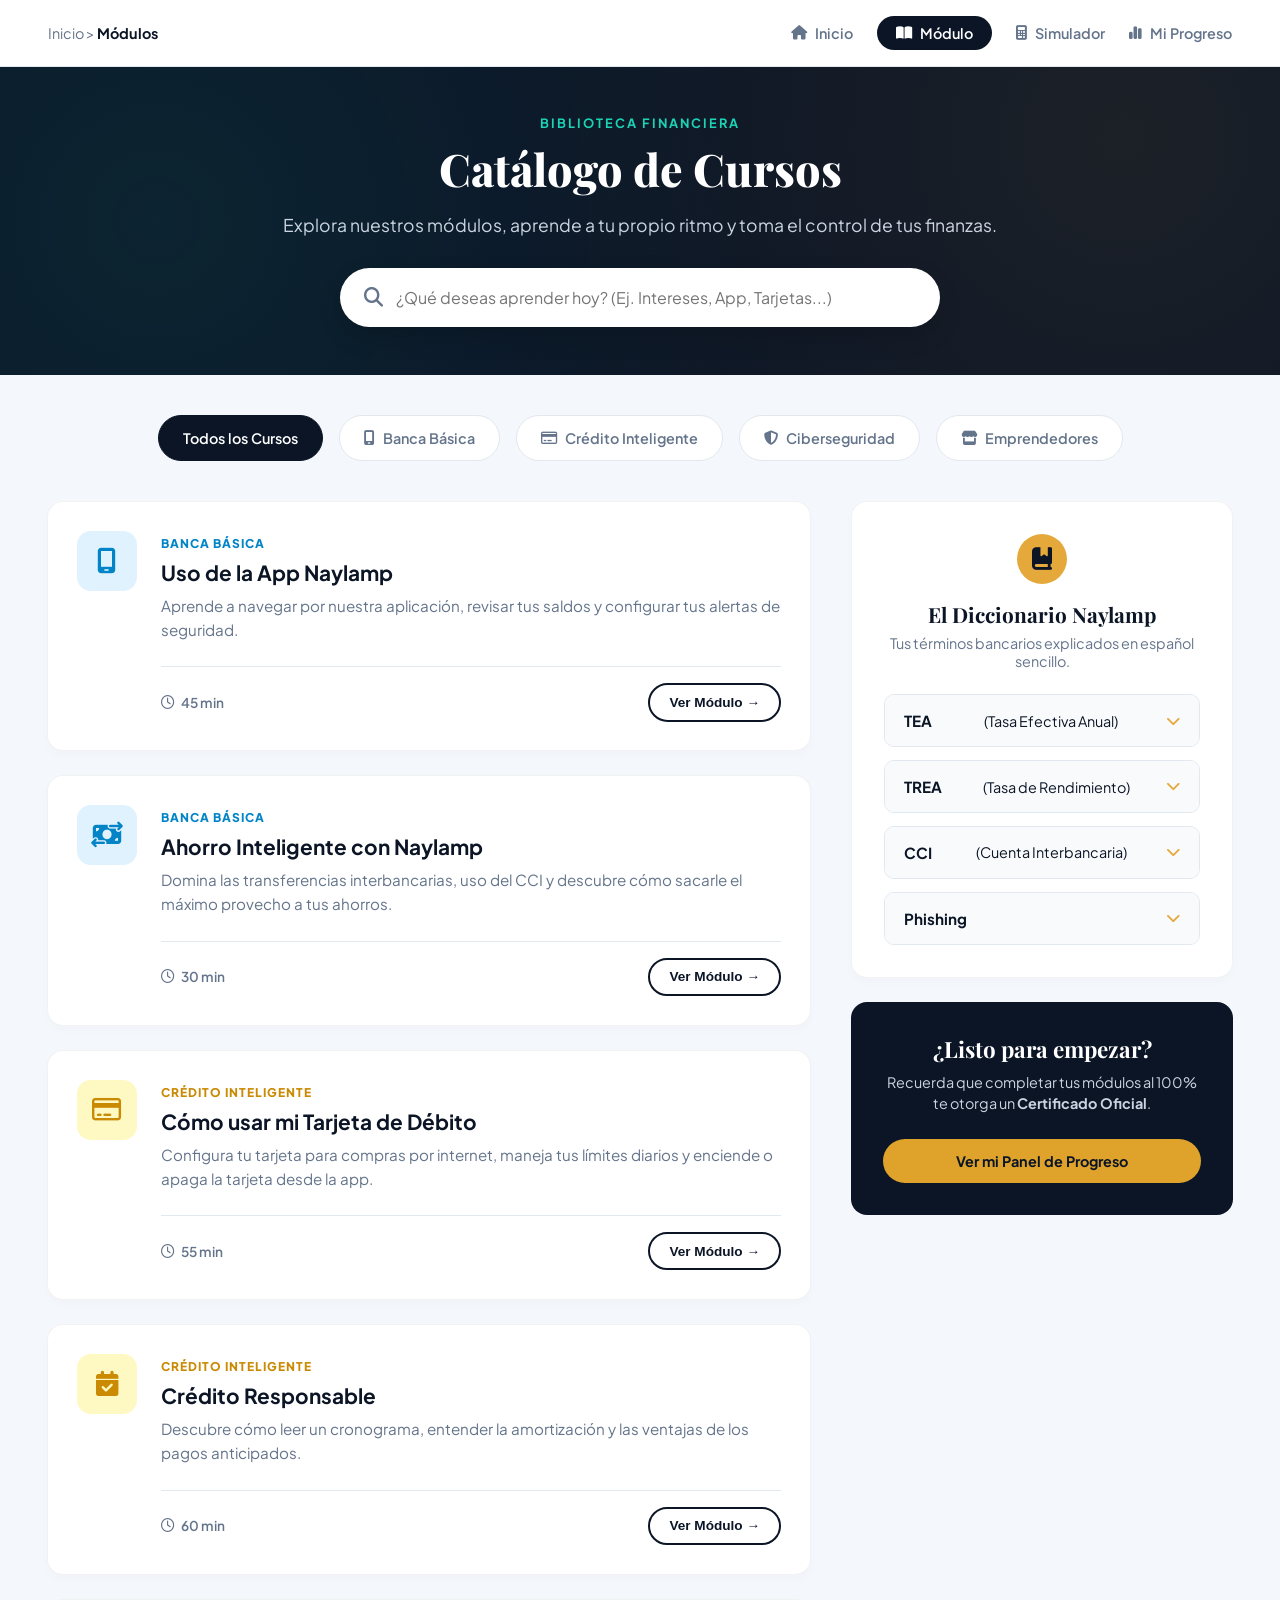
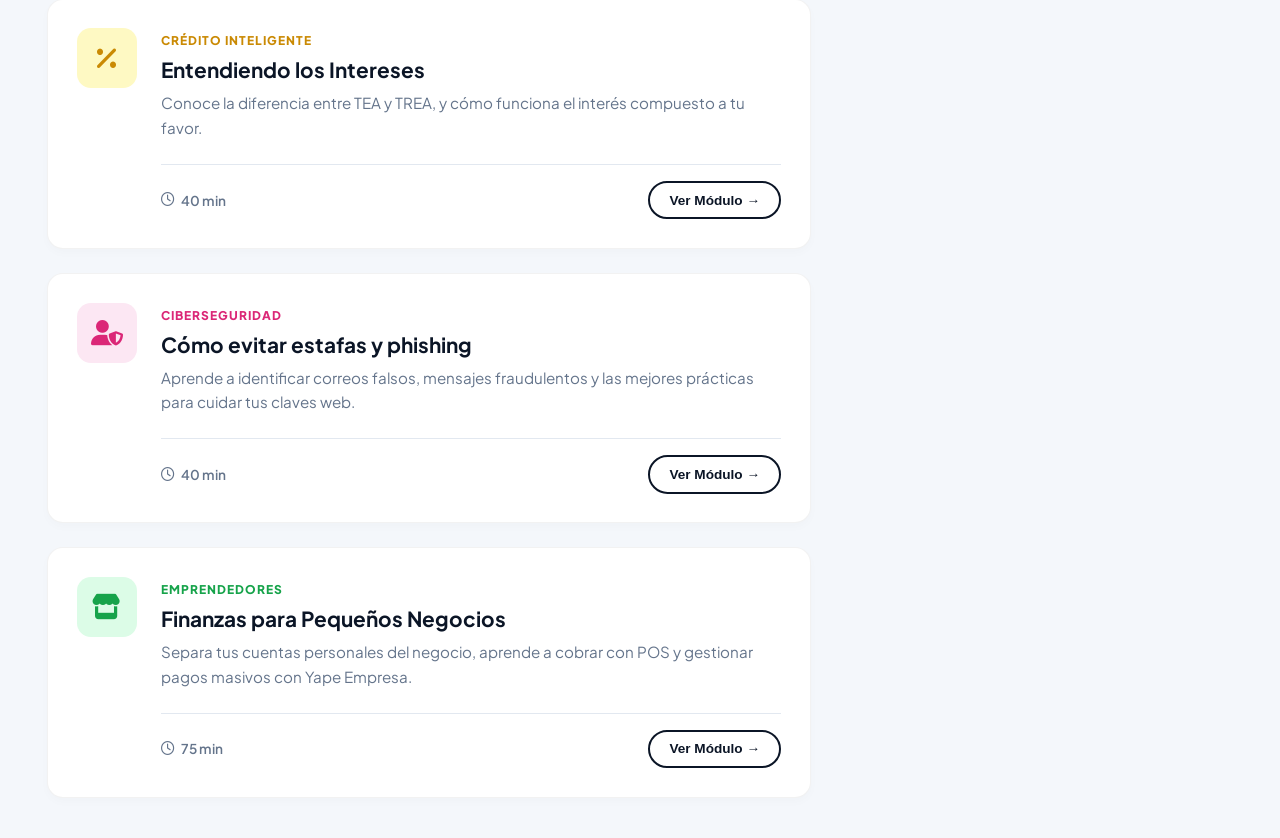
==== modulo.html @ f8354ff7 "Web Informativa del banco NAYLAMP" ====
<!DOCTYPE html>
<html lang="es">
<head>
    <meta charset="UTF-8">
    <meta name="viewport" content="width=device-width, initial-scale=1.0">
    <title>Catálogo de Módulos - Banco Naylamp</title>
    <link rel="preconnect" href="https://fonts.googleapis.com">
    <link rel="preconnect" href="https://fonts.gstatic.com" crossorigin>
    <link href="https://fonts.googleapis.com/css2?family=Plus+Jakarta+Sans:wght@400;500;600;700;800&family=Playfair+Display:wght@700;800&display=swap" rel="stylesheet">
    <link rel="stylesheet" href="https://cdnjs.cloudflare.com/ajax/libs/font-awesome/6.4.0/css/all.min.css">
    <link rel="stylesheet" href="modulo.css">
</head>
<body>

    <nav class="dash-nav">
        <div class="breadcrumb">
            <span>Inicio</span> &gt; <strong>Módulos</strong>
        </div>
        <div class="nav-links">
            <a href="index.html"><i class="fa-solid fa-house"></i> Inicio</a>
            <a href="modulo.html" class="active-pill"><i class="fa-solid fa-book-open"></i> Módulo</a>
            <a href="simulador.html"><i class="fa-solid fa-calculator"></i> Simulador</a>
            <a href="progreso.html"><i class="fa-solid fa-chart-simple"></i> Mi Progreso</a>
        </div>
    </nav>

    <header class="catalog-header">
        <div class="header-content">
            <span class="module-tag">BIBLIOTECA FINANCIERA</span>
            <h1>Catálogo de Cursos</h1>
            <p>Explora nuestros módulos, aprende a tu propio ritmo y toma el control de tus finanzas.</p>
            
            <div class="search-bar">
                <i class="fa-solid fa-magnifying-glass search-icon"></i>
                <input type="text" id="searchInput" placeholder="¿Qué deseas aprender hoy? (Ej. Intereses, App, Tarjetas...)">
            </div>
        </div>
    </header>

    <main class="catalog-main">
        
        <div class="filter-container">
            <button class="filter-btn active" data-filter="todos">Todos los Cursos</button>
            <button class="filter-btn" data-filter="basica"><i class="fa-solid fa-mobile-screen"></i> Banca Básica</button>
            <button class="filter-btn" data-filter="credito"><i class="fa-regular fa-credit-card"></i> Crédito Inteligente</button>
            <button class="filter-btn" data-filter="ciberseguridad"><i class="fa-solid fa-shield-halved"></i> Ciberseguridad</button>
            <button class="filter-btn" data-filter="emprendedores"><i class="fa-solid fa-store"></i> Emprendedores</button>
        </div>

        <div class="catalog-grid">
            
            <div class="courses-list" id="coursesList">
                
                <!-- Curso: App -->
                <div class="catalog-card" data-category="basica">
                    <div class="card-icon basica-icon"><i class="fa-solid fa-mobile-screen"></i></div>
                    <div class="card-content">
                        <span class="cat-label cat-basica">Banca Básica</span>
                        <h3>Uso de la App Naylamp</h3>
                        <p>Aprende a navegar por nuestra aplicación, revisar tus saldos y configurar tus alertas de seguridad.</p>
                        <div class="card-bottom">
                            <span class="course-time"><i class="fa-regular fa-clock"></i> 45 min</span>
                            <button class="btn-outline-navy" data-id="app">Ver Módulo &rarr;</button>
                        </div>
                    </div>
                </div>

                <!-- Curso: Ahorro -->
                <div class="catalog-card" data-category="basica">
                    <div class="card-icon basica-icon"><i class="fa-solid fa-money-bill-transfer"></i></div>
                    <div class="card-content">
                        <span class="cat-label cat-basica">Banca Básica</span>
                        <h3>Ahorro Inteligente con Naylamp</h3>
                        <p>Domina las transferencias interbancarias, uso del CCI y descubre cómo sacarle el máximo provecho a tus ahorros.</p>
                        <div class="card-bottom">
                            <span class="course-time"><i class="fa-regular fa-clock"></i> 30 min</span>
                            <button class="btn-outline-navy" data-id="ahorro">Ver Módulo &rarr;</button>
                        </div>
                    </div>
                </div>

                <!-- Curso: Débito -->
                <div class="catalog-card" data-category="credito">
                    <div class="card-icon credito-icon"><i class="fa-regular fa-credit-card"></i></div>
                    <div class="card-content">
                        <span class="cat-label cat-credito">Crédito Inteligente</span>
                        <h3>Cómo usar mi Tarjeta de Débito</h3>
                        <p>Configura tu tarjeta para compras por internet, maneja tus límites diarios y enciende o apaga la tarjeta desde la app.</p>
                        <div class="card-bottom">
                            <span class="course-time"><i class="fa-regular fa-clock"></i> 55 min</span>
                            <button class="btn-outline-navy" data-id="debito">Ver Módulo &rarr;</button>
                        </div>
                    </div>
                </div>

                <!-- Curso: Crédito -->
                <div class="catalog-card" data-category="credito">
                    <div class="card-icon credito-icon"><i class="fa-solid fa-calendar-check"></i></div>
                    <div class="card-content">
                        <span class="cat-label cat-credito">Crédito Inteligente</span>
                        <h3>Crédito Responsable</h3>
                        <p>Descubre cómo leer un cronograma, entender la amortización y las ventajas de los pagos anticipados.</p>
                        <div class="card-bottom">
                            <span class="course-time"><i class="fa-regular fa-clock"></i> 60 min</span>
                            <button class="btn-outline-navy" data-id="credito">Ver Módulo &rarr;</button>
                        </div>
                    </div>
                </div>

                <!-- Curso: Intereses -->
                <div class="catalog-card" data-category="credito">
                    <div class="card-icon credito-icon"><i class="fa-solid fa-percent"></i></div>
                    <div class="card-content">
                        <span class="cat-label cat-credito">Crédito Inteligente</span>
                        <h3>Entendiendo los Intereses</h3>
                        <p>Conoce la diferencia entre TEA y TREA, y cómo funciona el interés compuesto a tu favor.</p>
                        <div class="card-bottom">
                            <span class="course-time"><i class="fa-regular fa-clock"></i> 40 min</span>
                            <button class="btn-outline-navy" data-id="intereses">Ver Módulo &rarr;</button>
                        </div>
                    </div>
                </div>

                <!-- Curso: Ciberseguridad -->
                <div class="catalog-card" data-category="ciberseguridad">
                    <div class="card-icon ciber-icon"><i class="fa-solid fa-user-shield"></i></div>
                    <div class="card-content">
                        <span class="cat-label cat-ciber">Ciberseguridad</span>
                        <h3>Cómo evitar estafas y phishing</h3>
                        <p>Aprende a identificar correos falsos, mensajes fraudulentos y las mejores prácticas para cuidar tus claves web.</p>
                        <div class="card-bottom">
                            <span class="course-time"><i class="fa-regular fa-clock"></i> 40 min</span>
                            <button class="btn-outline-navy" data-id="ciberseguridad">Ver Módulo &rarr;</button>
                        </div>
                    </div>
                </div>

                <!-- Curso: Emprendedores -->
                <div class="catalog-card" data-category="emprendedores">
                    <div class="card-icon emp-icon"><i class="fa-solid fa-store"></i></div>
                    <div class="card-content">
                        <span class="cat-label cat-emp">Emprendedores</span>
                        <h3>Finanzas para Pequeños Negocios</h3>
                        <p>Separa tus cuentas personales del negocio, aprende a cobrar con POS y gestionar pagos masivos con Yape Empresa.</p>
                        <div class="card-bottom">
                            <span class="course-time"><i class="fa-regular fa-clock"></i> 75 min</span>
                            <button class="btn-outline-navy" data-id="emprendedores">Ver Módulo &rarr;</button>
                        </div>
                    </div>
                </div>
                
                <div class="no-results" id="noResultsMsg">
                    <i class="fa-regular fa-face-frown-open"></i>
                    <h3>No encontramos cursos con esa búsqueda</h3>
                    <p>Intenta con otras palabras clave como "Ahorro", "Tarjeta" o "Seguridad".</p>
                </div>

            </div>

            <aside class="sidebar-column">
                <div class="glosario-card">
                    <div class="glosario-header">
                        <div class="glosario-icon"><i class="fa-solid fa-book-bookmark"></i></div>
                        <h2>El Diccionario Naylamp</h2>
                        <p>Tus términos bancarios explicados en español sencillo.</p>
                    </div>
                    
                    <div class="accordion-list">
                        <div class="accordion-item">
                            <button class="accordion-btn"><strong>TEA</strong> (Tasa Efectiva Anual) <i class="fa-solid fa-chevron-down"></i></button>
                            <div class="accordion-content"><p>Es el porcentaje real que te cuesta un préstamo o un crédito durante un año.</p></div>
                        </div>
                        <div class="accordion-item">
                            <button class="accordion-btn"><strong>TREA</strong> (Tasa de Rendimiento) <i class="fa-solid fa-chevron-down"></i></button>
                            <div class="accordion-content"><p>Indica cuánto crecerá tu dinero guardado en una cuenta de ahorros en un año.</p></div>
                        </div>
                        <div class="accordion-item">
                            <button class="accordion-btn"><strong>CCI</strong> (Cuenta Interbancaria) <i class="fa-solid fa-chevron-down"></i></button>
                            <div class="accordion-content"><p>Código de 20 dígitos para recibir o enviar dinero de un banco a otro distinto de forma segura.</p></div>
                        </div>
                        <div class="accordion-item">
                            <button class="accordion-btn"><strong>Phishing</strong> <i class="fa-solid fa-chevron-down"></i></button>
                            <div class="accordion-content"><p>Estafa digital donde se hacen pasar por tu banco para robar tus claves.</p></div>
                        </div>
                    </div>
                </div>
                
                <div class="promo-card">
                    <h3>¿Listo para empezar?</h3>
                    <p>Recuerda que completar tus módulos al 100% te otorga un <strong>Certificado Oficial</strong>.</p>
                    <a href="progreso.html" class="btn-gold-solid">Ver mi Panel de Progreso</a>
                </div>
            </aside>

        </div>
    </main>

    <script src="modulo.js"></script>
</body>
</html>
---- modulo.css ----
/* ==========================================
   VARIABLES GLOBALES
   ========================================== */
:root {
    --navy: #0b1526;
    --navy-light: #16263f;
    --navy-lighter: #1e3250;
    --gold: #dfa32b;
    --gold-light: #e5a93b;
    --teal: #1cd3b6;
    --teal-light: #e0f4f1;
    --bg-color: #f4f7fb;
    --card-bg: #ffffff;
    --text-main: #0b1526;
    --text-muted: #64748b;
    --border-color: #e2e8f0;
}

* { margin: 0; padding: 0; box-sizing: border-box; }
body { font-family: 'Plus Jakarta Sans', sans-serif; background-color: var(--bg-color); color: var(--text-main); }

/* ==========================================
   NAVEGACIÓN Y ENCABEZADO
   ========================================== */
.dash-nav {
    display: flex;
    justify-content: space-between;
    align-items: center;
    padding: 1rem 3rem;
    background-color: var(--card-bg);
    border-bottom: 1px solid var(--border-color);
}
.breadcrumb { font-size: 0.9rem; color: var(--text-muted); }
.breadcrumb strong { color: var(--navy); }
.nav-links { display: flex; gap: 1.5rem; align-items: center; }
.nav-links a { text-decoration: none; color: var(--text-muted); font-size: 0.9rem; font-weight: 600; display: flex; align-items: center; gap: 0.5rem; }
.nav-links a:hover { color: var(--navy); }
.active-pill { background-color: var(--navy); color: #ffffff !important; padding: 0.5rem 1.2rem; border-radius: 50px; }

.catalog-header {
    background-color: var(--navy);
    padding: 3rem 2rem;
    color: #ffffff;
    text-align: center;
    position: relative;
    overflow: hidden;
}

/* Patrón de fondo sutil para el header */
.catalog-header::before {
    content: '';
    position: absolute;
    top: -50px; left: -50px; right: -50px; bottom: -50px;
    background: radial-gradient(circle at 15% 50%, rgba(28, 211, 182, 0.08) 0%, transparent 50%),
                radial-gradient(circle at 85% 30%, rgba(229, 169, 59, 0.08) 0%, transparent 50%);
    pointer-events: none;
}

.header-content { max-width: 800px; margin: 0 auto; position: relative; z-index: 2; }
.module-tag { color: var(--teal); font-size: 0.8rem; font-weight: 700; letter-spacing: 2px; text-transform: uppercase; display: block; margin-bottom: 0.5rem; }
.catalog-header h1 { font-family: 'Playfair Display', serif; font-size: 2.8rem; font-weight: 800; margin-bottom: 1rem; }
.catalog-header p { font-size: 1.1rem; color: #cbd5e1; margin-bottom: 2rem; }

/* Barra de búsqueda */
.search-bar {
    position: relative;
    max-width: 600px;
    margin: 0 auto;
}
.search-bar input {
    width: 100%;
    padding: 1.2rem 1.5rem 1.2rem 3.5rem;
    border-radius: 50px;
    border: none;
    font-size: 1rem;
    font-family: 'Plus Jakarta Sans', sans-serif;
    outline: none;
    box-shadow: 0 10px 25px rgba(0,0,0,0.15);
    transition: all 0.3s;
}
.search-bar input:focus { box-shadow: 0 10px 30px rgba(28, 211, 182, 0.2); }
.search-icon {
    position: absolute;
    left: 1.5rem;
    top: 50%;
    transform: translateY(-50%);
    color: var(--text-muted);
    font-size: 1.2rem;
}

/* ==========================================
   ESTRUCTURA PRINCIPAL Y FILTROS
   ========================================== */
.catalog-main { max-width: 1250px; margin: 2.5rem auto; padding: 0 2rem; }

.filter-container {
    display: flex;
    gap: 1rem;
    flex-wrap: wrap;
    margin-bottom: 2.5rem;
    justify-content: center;
}

.filter-btn {
    background-color: var(--card-bg);
    border: 1px solid var(--border-color);
    padding: 0.8rem 1.5rem;
    border-radius: 50px;
    font-family: 'Plus Jakarta Sans', sans-serif;
    font-size: 0.9rem;
    font-weight: 600;
    color: var(--text-muted);
    cursor: pointer;
    transition: all 0.2s;
    display: flex;
    align-items: center;
    gap: 0.5rem;
}

.filter-btn:hover { border-color: var(--navy); color: var(--navy); }
.filter-btn.active { background-color: var(--navy); border-color: var(--navy); color: white; }

.catalog-grid { display: grid; grid-template-columns: 2fr 1fr; gap: 2.5rem; align-items: start; }

/* ==========================================
   TARJETAS DE CURSOS
   ========================================== */
.courses-list { display: flex; flex-direction: column; gap: 1.5rem; }

.catalog-card {
    background-color: var(--card-bg);
    border-radius: 16px;
    padding: 1.8rem;
    border: 1px solid rgba(0,0,0,0.05);
    box-shadow: 0 4px 10px rgba(0,0,0,0.02);
    display: flex;
    gap: 1.5rem;
    transition: transform 0.2s, box-shadow 0.2s;
    animation: fadeIn 0.4s ease-out;
}
.catalog-card:hover { transform: translateY(-3px); box-shadow: 0 8px 20px rgba(0,0,0,0.06); }

.card-icon {
    width: 60px; height: 60px;
    border-radius: 14px;
    display: flex; align-items: center; justify-content: center;
    font-size: 1.6rem;
    flex-shrink: 0;
}
/* Colores de Iconos por Categoría */
.basica-icon { background-color: #e0f2fe; color: #0284c7; }
.credito-icon { background-color: #fef9c3; color: #ca8a04; }
.ciber-icon { background-color: #fce7f3; color: #db2777; }
.emp-icon { background-color: #dcfce7; color: #16a34a; }

.card-content { flex: 1; }
.cat-label { font-size: 0.75rem; font-weight: 800; text-transform: uppercase; letter-spacing: 1px; display: inline-block; margin-bottom: 0.5rem; }
.cat-basica { color: #0284c7; }
.cat-credito { color: #ca8a04; }
.cat-ciber { color: #db2777; }
.cat-emp { color: #16a34a; }

.card-content h3 { font-size: 1.3rem; color: var(--navy); margin-bottom: 0.5rem; font-weight: 700; }
.card-content p { font-size: 0.95rem; color: var(--text-muted); line-height: 1.6; margin-bottom: 1.5rem; }

.card-bottom { display: flex; justify-content: space-between; align-items: center; border-top: 1px solid var(--border-color); padding-top: 1rem; }
.course-time { font-size: 0.85rem; font-weight: 600; color: var(--text-muted); display: flex; align-items: center; gap: 0.4rem; }

.btn-outline-navy {
    background: transparent;
    border: 2px solid var(--navy);
    color: var(--navy);
    padding: 0.6rem 1.2rem;
    border-radius: 50px;
    font-weight: 700;
    font-size: 0.85rem;
    cursor: pointer;
    transition: all 0.2s;
}
.btn-outline-navy:hover { background: var(--navy); color: white; }

.no-results {
    text-align: center; padding: 3rem; background: white; border-radius: 16px; border: 1px dashed var(--border-color); display: none;
}
.no-results i { font-size: 3rem; color: var(--text-muted); margin-bottom: 1rem; }
.no-results h3 { color: var(--navy); margin-bottom: 0.5rem; }

/* ==========================================
   GLOSARIO FINANCIERO (SIDEBAR)
   ========================================== */
.sidebar-column { display: flex; flex-direction: column; gap: 1.5rem; }

.glosario-card {
    background-color: var(--card-bg);
    border-radius: 16px;
    padding: 2rem;
    border: 1px solid rgba(0,0,0,0.05);
    box-shadow: 0 4px 10px rgba(0,0,0,0.02);
}

.glosario-header { text-align: center; margin-bottom: 1.5rem; }
.glosario-icon {
    width: 50px; height: 50px;
    background-color: var(--gold-light); color: var(--navy);
    border-radius: 50%;
    display: flex; align-items: center; justify-content: center;
    font-size: 1.4rem; margin: 0 auto 1rem;
}
.glosario-header h2 { font-size: 1.3rem; color: var(--navy); margin-bottom: 0.4rem; font-family: 'Playfair Display', serif; }
.glosario-header p { font-size: 0.9rem; color: var(--text-muted); }

/* Acordeón */
.accordion-list { display: flex; flex-direction: column; gap: 0.8rem; }
.accordion-item { border: 1px solid var(--border-color); border-radius: 10px; overflow: hidden; }

.accordion-btn {
    width: 100%;
    background-color: #f8fafc;
    border: none;
    padding: 1rem 1.2rem;
    text-align: left;
    font-family: 'Plus Jakarta Sans', sans-serif;
    font-size: 0.9rem;
    color: var(--text-main);
    cursor: pointer;
    display: flex;
    justify-content: space-between;
    align-items: center;
    transition: background-color 0.2s;
}
.accordion-btn strong { color: var(--navy); margin-right: 0.3rem; font-size: 0.95rem; }
.accordion-btn i { color: var(--gold-light); transition: transform 0.3s; }
.accordion-btn:hover { background-color: #f1f5f9; }
.accordion-btn.active i { transform: rotate(180deg); }

.accordion-content {
    background-color: white;
    max-height: 0;
    overflow: hidden;
    transition: max-height 0.3s ease-out;
}
.accordion-content p { padding: 1rem 1.2rem; font-size: 0.85rem; color: var(--text-muted); line-height: 1.6; border-top: 1px solid var(--border-color); }

.promo-card {
    background-color: var(--navy);
    border-radius: 16px;
    padding: 2rem;
    color: white;
    text-align: center;
}
.promo-card h3 { font-family: 'Playfair Display', serif; font-size: 1.4rem; margin-bottom: 0.5rem; }
.promo-card p { font-size: 0.9rem; color: #cbd5e1; margin-bottom: 1.5rem; line-height: 1.5; }
.btn-gold-solid {
    display: inline-block;
    background-color: var(--gold);
    color: var(--navy);
    text-decoration: none;
    padding: 0.8rem 1.5rem;
    border-radius: 50px;
    font-weight: 700;
    font-size: 0.9rem;
    width: 100%;
    transition: filter 0.2s;
}
.btn-gold-solid:hover { filter: brightness(0.95); }

/* ==========================================
   ANIMACIONES Y RESPONSIVO
   ========================================== */
@keyframes fadeIn { from { opacity: 0; transform: translateY(10px); } to { opacity: 1; transform: translateY(0); } }

@media (max-width: 992px) {
    .catalog-grid { grid-template-columns: 1fr; }
    .catalog-header h1 { font-size: 2.2rem; }
}

@media (max-width: 768px) {
    .dash-nav { flex-direction: column; gap: 1rem; padding: 1rem; }
    .nav-links { flex-wrap: wrap; justify-content: center; }
    .catalog-header { padding: 2rem 1.5rem; }
    .catalog-header h1 { font-size: 1.8rem; }
    .catalog-main { padding: 0 1rem; margin: 1.5rem auto; }
    
    .catalog-card { flex-direction: column; padding: 1.5rem; gap: 1rem; }
    .card-icon { width: 50px; height: 50px; font-size: 1.3rem; }
}
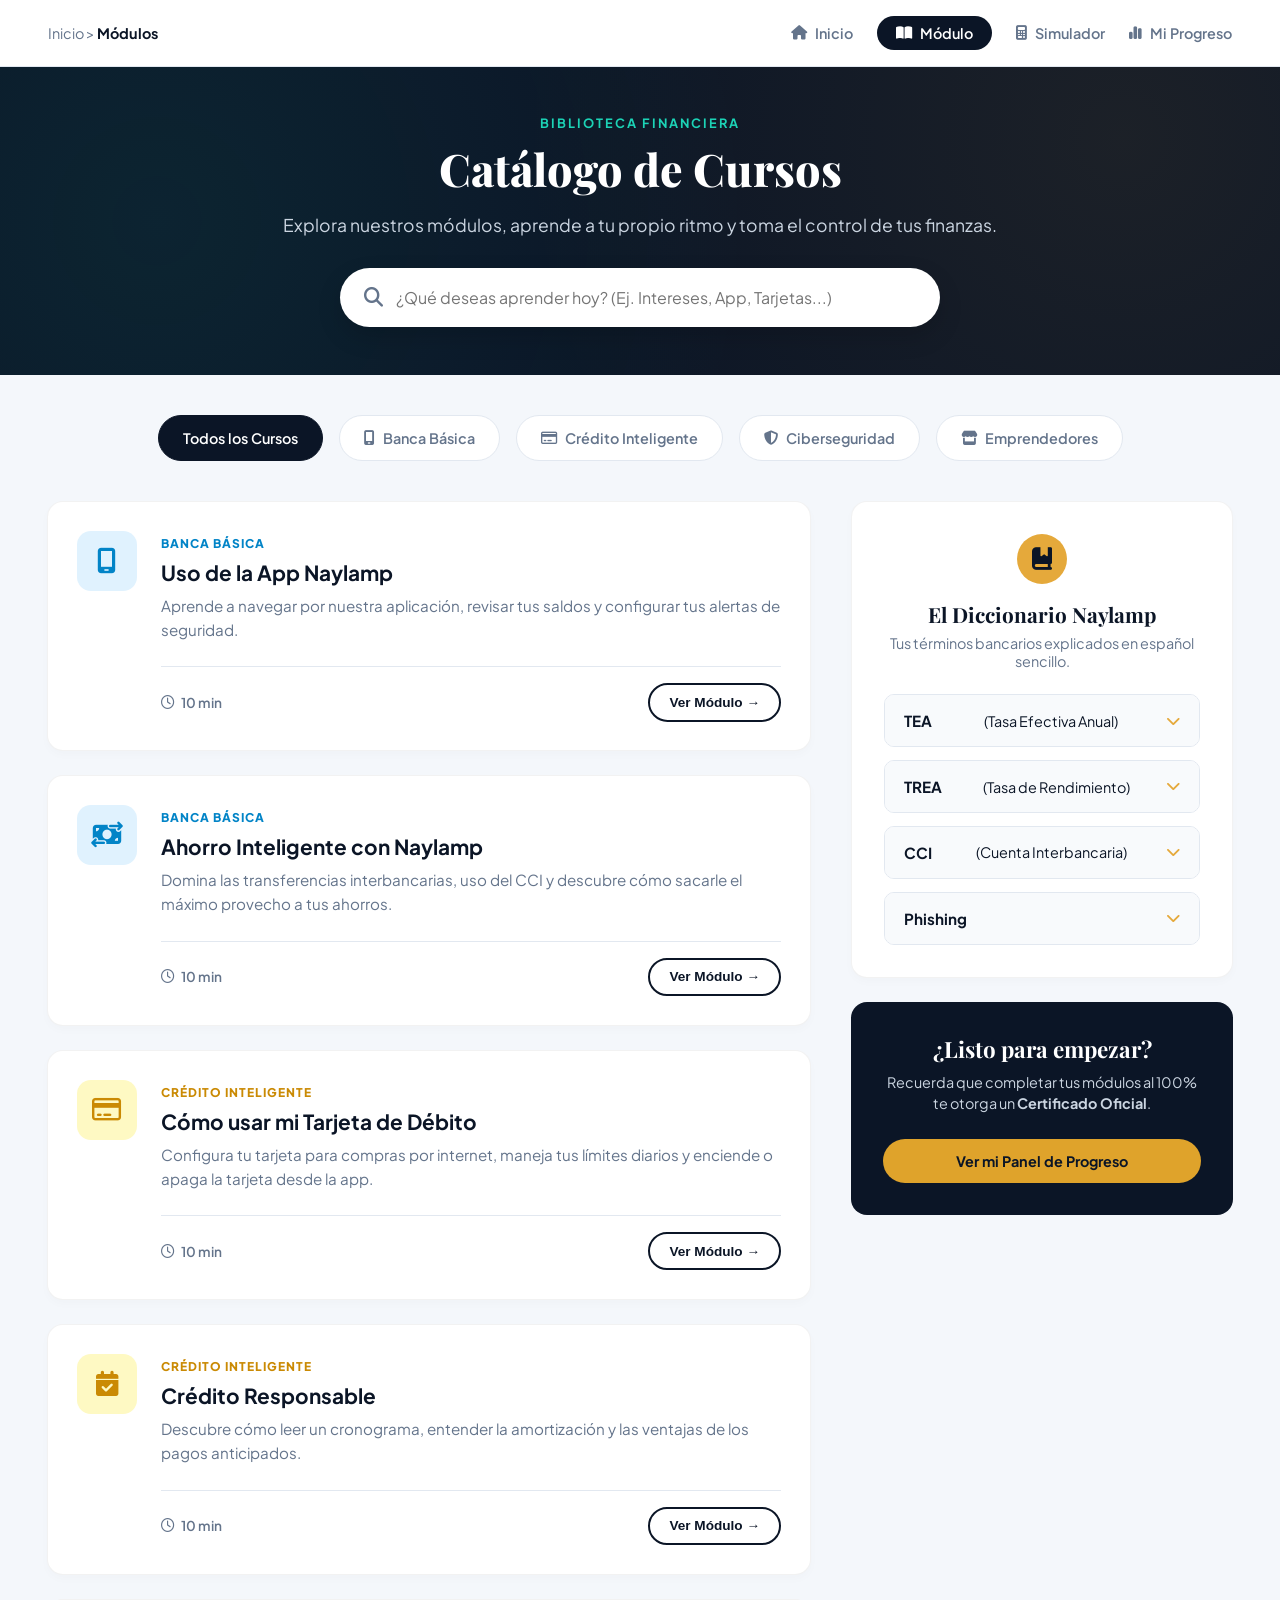
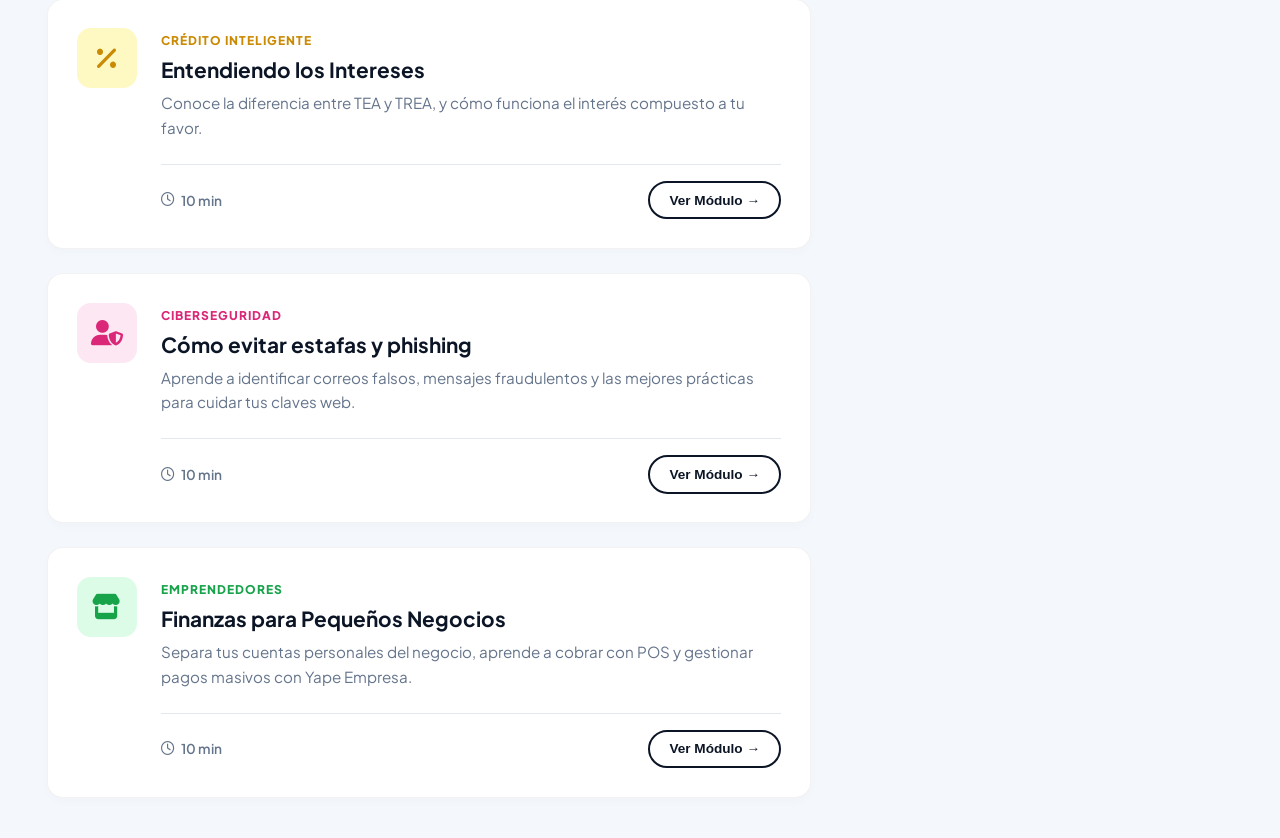
==== commit f2572112: "Actualizacion de tiempos de lectura" ====
--- a/modulo.html
+++ b/modulo.html
@@ -59,7 +59,7 @@
                         <h3>Uso de la App Naylamp</h3>
                         <p>Aprende a navegar por nuestra aplicación, revisar tus saldos y configurar tus alertas de seguridad.</p>
                         <div class="card-bottom">
-                            <span class="course-time"><i class="fa-regular fa-clock"></i> 45 min</span>
+                            <span class="course-time"><i class="fa-regular fa-clock"></i> 10 min</span>
                             <button class="btn-outline-navy" data-id="app">Ver Módulo &rarr;</button>
                         </div>
                     </div>
@@ -73,7 +73,7 @@
                         <h3>Ahorro Inteligente con Naylamp</h3>
                         <p>Domina las transferencias interbancarias, uso del CCI y descubre cómo sacarle el máximo provecho a tus ahorros.</p>
                         <div class="card-bottom">
-                            <span class="course-time"><i class="fa-regular fa-clock"></i> 30 min</span>
+                            <span class="course-time"><i class="fa-regular fa-clock"></i> 10 min</span>
                             <button class="btn-outline-navy" data-id="ahorro">Ver Módulo &rarr;</button>
                         </div>
                     </div>
@@ -87,7 +87,7 @@
                         <h3>Cómo usar mi Tarjeta de Débito</h3>
                         <p>Configura tu tarjeta para compras por internet, maneja tus límites diarios y enciende o apaga la tarjeta desde la app.</p>
                         <div class="card-bottom">
-                            <span class="course-time"><i class="fa-regular fa-clock"></i> 55 min</span>
+                            <span class="course-time"><i class="fa-regular fa-clock"></i> 10 min</span>
                             <button class="btn-outline-navy" data-id="debito">Ver Módulo &rarr;</button>
                         </div>
                     </div>
@@ -101,7 +101,7 @@
                         <h3>Crédito Responsable</h3>
                         <p>Descubre cómo leer un cronograma, entender la amortización y las ventajas de los pagos anticipados.</p>
                         <div class="card-bottom">
-                            <span class="course-time"><i class="fa-regular fa-clock"></i> 60 min</span>
+                            <span class="course-time"><i class="fa-regular fa-clock"></i> 10 min</span>
                             <button class="btn-outline-navy" data-id="credito">Ver Módulo &rarr;</button>
                         </div>
                     </div>
@@ -115,7 +115,7 @@
                         <h3>Entendiendo los Intereses</h3>
                         <p>Conoce la diferencia entre TEA y TREA, y cómo funciona el interés compuesto a tu favor.</p>
                         <div class="card-bottom">
-                            <span class="course-time"><i class="fa-regular fa-clock"></i> 40 min</span>
+                            <span class="course-time"><i class="fa-regular fa-clock"></i> 10 min</span>
                             <button class="btn-outline-navy" data-id="intereses">Ver Módulo &rarr;</button>
                         </div>
                     </div>
@@ -129,7 +129,7 @@
                         <h3>Cómo evitar estafas y phishing</h3>
                         <p>Aprende a identificar correos falsos, mensajes fraudulentos y las mejores prácticas para cuidar tus claves web.</p>
                         <div class="card-bottom">
-                            <span class="course-time"><i class="fa-regular fa-clock"></i> 40 min</span>
+                            <span class="course-time"><i class="fa-regular fa-clock"></i> 10 min</span>
                             <button class="btn-outline-navy" data-id="ciberseguridad">Ver Módulo &rarr;</button>
                         </div>
                     </div>
@@ -143,7 +143,7 @@
                         <h3>Finanzas para Pequeños Negocios</h3>
                         <p>Separa tus cuentas personales del negocio, aprende a cobrar con POS y gestionar pagos masivos con Yape Empresa.</p>
                         <div class="card-bottom">
-                            <span class="course-time"><i class="fa-regular fa-clock"></i> 75 min</span>
+                            <span class="course-time"><i class="fa-regular fa-clock"></i> 10 min</span>
                             <button class="btn-outline-navy" data-id="emprendedores">Ver Módulo &rarr;</button>
                         </div>
                     </div>
